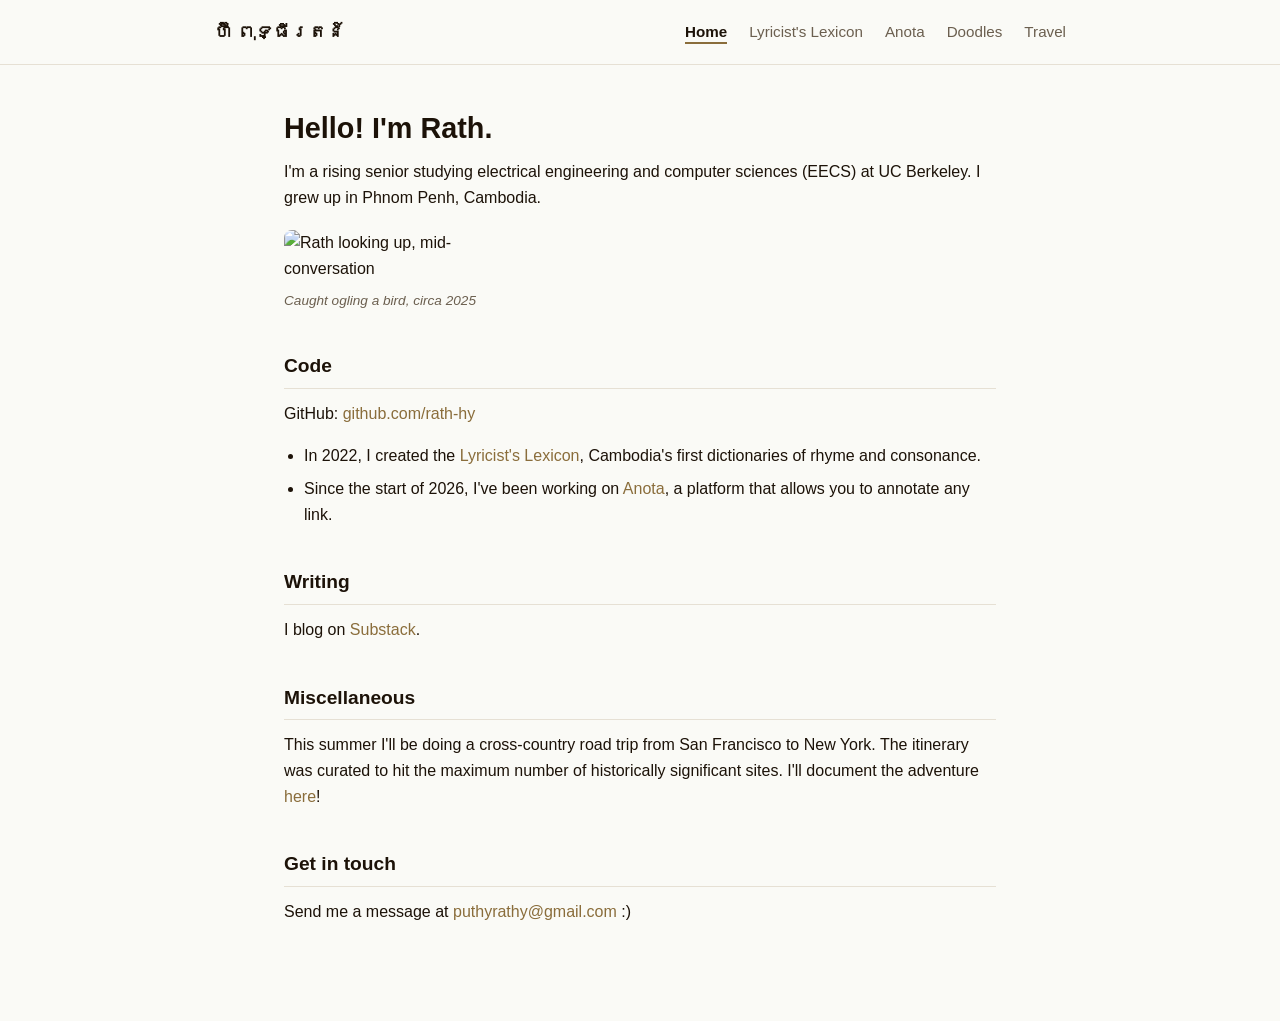
==== index.html @ afe5920c "Initial commit: static personal site for Rath (plain HTML/CSS/JS, no build step)" ====
<!DOCTYPE html>
<html lang="en">
<head>
<meta charset="UTF-8">
<meta name="viewport" content="width=device-width, initial-scale=1.0">
<title>Rath Hy</title>
<link rel="stylesheet" href="style.css">
</head>
<body>

<header class="site-header">
  <nav class="nav">
    <a href="index.html" class="nav-name">ហ៊ី ពុទ្ធីរតន៍</a>
    <button class="nav-toggle" aria-label="Toggle navigation" aria-expanded="false">☰</button>
    <ul class="nav-links">
      <li><a href="index.html" class="active">Home</a></li>
      <li><a href="lyricists-lexicon.html">Lyricist's Lexicon</a></li>
      <li><a href="anota.html">Anota</a></li>
      <li><a href="doodles.html">Doodles</a></li>
      <li><a href="travel.html">Travel</a></li>
    </ul>
  </nav>
</header>

<main>
  <h1>Hello! I'm Rath.</h1>
  <p>
    I'm a rising senior studying electrical engineering and computer sciences (EECS)
    at UC Berkeley. I grew up in Phnom Penh, Cambodia.
  </p>

  <img class="profile-photo" src="images/profile.jpg" alt="Rath looking up, mid-conversation">
  <p class="photo-caption">Caught ogling a bird, circa 2025</p>

  <h2>Code</h2>
  <p>GitHub: <a href="https://github.com/rath-hy" target="_blank" rel="noopener">github.com/rath-hy</a></p>
  <ul class="section-list">
    <li>In 2022, I created the <a href="lyricists-lexicon.html">Lyricist's Lexicon</a>, Cambodia's first dictionaries of rhyme and consonance.</li>
    <li>Since the start of 2026, I've been working on <a href="anota.html">Anota</a>, a platform that allows you to annotate any link.</li>
  </ul>

  <h2>Writing</h2>
  <p>I blog on <a href="https://substack.com/@rathhy" target="_blank" rel="noopener">Substack</a>.</p>

  <h2>Miscellaneous</h2>
  <p>
    This summer I'll be doing a cross-country road trip from San Francisco to New York.
    The itinerary was curated to hit the maximum number of historically significant sites.
    I'll document the adventure <a href="travel.html">here</a>!
  </p>

  <h2>Get in touch</h2>
  <p>Send me a message at <a href="mailto:puthyrathy@gmail.com">puthyrathy@gmail.com</a> :)</p>
</main>

<script>
  const toggle = document.querySelector('.nav-toggle');
  const links = document.querySelector('.nav-links');
  toggle.addEventListener('click', () => {
    const open = links.classList.toggle('open');
    toggle.setAttribute('aria-expanded', open);
  });
</script>

</body>
</html>
---- style.css ----
/* =========================================================
   Root / resets
   ========================================================= */
:root {
  --bg: #FAFAF6;
  --text: #1C1208;
  --text-muted: #6b5f4f;
  --accent: #8a6d3b;
  --border: #e6e0d4;
  --card-bg: #ffffff;
  --max-width: 760px;
}

* {
  box-sizing: border-box;
}

html, body {
  margin: 0;
  padding: 0;
}

body {
  background: var(--bg);
  color: var(--text);
  font-family: -apple-system, BlinkMacSystemFont, "Segoe UI", Helvetica, Arial, sans-serif;
  line-height: 1.6;
  -webkit-font-smoothing: antialiased;
}

a {
  color: var(--accent);
  text-decoration: none;
}

a:hover {
  text-decoration: underline;
}

img {
  max-width: 100%;
  display: block;
}

main {
  max-width: var(--max-width);
  margin: 0 auto;
  padding: 40px 24px 80px;
}

h1 {
  font-size: 1.8rem;
  margin: 0 0 8px;
}

h2 {
  font-size: 1.2rem;
  margin: 40px 0 12px;
  padding-bottom: 6px;
  border-bottom: 1px solid var(--border);
}

p {
  margin: 0 0 16px;
}

/* =========================================================
   Nav
   ========================================================= */
.site-header {
  border-bottom: 1px solid var(--border);
  background: var(--bg);
}

.nav {
  max-width: 900px;
  margin: 0 auto;
  padding: 18px 24px;
  display: flex;
  align-items: center;
  justify-content: space-between;
  gap: 16px;
  flex-wrap: wrap;
}

.nav-name {
  font-size: 1.1rem;
  font-weight: 600;
  color: var(--text);
  white-space: nowrap;
}

.nav-name:hover {
  text-decoration: none;
  color: var(--accent);
}

.nav-toggle {
  display: none;
  background: none;
  border: 1px solid var(--border);
  border-radius: 6px;
  font-size: 1rem;
  padding: 6px 10px;
  cursor: pointer;
  color: var(--text);
}

.nav-links {
  list-style: none;
  display: flex;
  gap: 22px;
  margin: 0;
  padding: 0;
  flex-wrap: wrap;
}

.nav-links a {
  color: var(--text-muted);
  font-size: 0.95rem;
}

.nav-links a:hover {
  color: var(--accent);
  text-decoration: none;
}

.nav-links a.active {
  color: var(--text);
  font-weight: 600;
  border-bottom: 2px solid var(--accent);
  padding-bottom: 2px;
}

@media (max-width: 640px) {
  .nav-toggle {
    display: block;
  }

  .nav-links {
    display: none;
    flex-direction: column;
    width: 100%;
    gap: 4px;
    padding-top: 14px;
  }

  .nav-links.open {
    display: flex;
  }

  .nav-links a {
    display: block;
    padding: 8px 0;
  }
}

/* =========================================================
   Home page
   ========================================================= */
.profile-photo {
  width: 220px;
  border-radius: 8px;
  margin: 20px 0 8px;
}

.photo-caption {
  font-size: 0.85rem;
  color: var(--text-muted);
  font-style: italic;
  margin-bottom: 32px;
}

.section-list {
  padding-left: 20px;
  margin: 0 0 16px;
}

.section-list li {
  margin-bottom: 8px;
}

/* =========================================================
   Lyricist's Lexicon / Anota — shared content pages
   ========================================================= */
.download-list {
  list-style: none;
  padding: 0;
  margin: 20px 0;
}

.download-list li {
  margin-bottom: 10px;
}

.download-list a {
  display: inline-block;
  padding: 10px 16px;
  border: 1px solid var(--border);
  border-radius: 6px;
  background: var(--card-bg);
  color: var(--text);
}

.download-list a:hover {
  border-color: var(--accent);
  text-decoration: none;
  color: var(--accent);
}

.embed-frame {
  width: 100%;
  border: 1px solid var(--border);
  border-radius: 8px;
  margin: 16px 0 24px;
}

/* =========================================================
   Travel page — postcard grid
   ========================================================= */
.travel-heading {
  font-family: 'EB Garamond', serif;
}

.card-grid {
  display: grid;
  grid-template-columns: repeat(auto-fill, minmax(260px, 1fr));
  gap: 14px;
  margin-top: 32px;
}

.card {
  aspect-ratio: 3 / 2;
  perspective: 1000px;
  cursor: pointer;
}

.card-inner {
  width: 100%;
  height: 100%;
  position: relative;
  transform-style: preserve-3d;
  transition: transform 0.55s cubic-bezier(0.4, 0, 0.2, 1);
}

.card.flipped .card-inner {
  transform: rotateY(180deg);
}

.face {
  position: absolute;
  inset: 0;
  overflow: hidden;
  border-radius: 6px;
  backface-visibility: hidden;
  -webkit-backface-visibility: hidden;
}

.face-front img {
  width: 100%;
  height: 100%;
  object-fit: cover;
  display: block;
  transition: transform 0.3s ease;
}

.card:not(.flipped):hover .face-front img {
  transform: scale(1.03);
}

.face-back {
  transform: rotateY(180deg);
  background: #FAFAF6;
  padding: 24px;
  display: flex;
  align-items: center;
  justify-content: center;
  border: 1px solid var(--border);
}

.face-back p {
  font-family: 'EB Garamond', serif;
  font-style: italic;
  font-size: 1rem;
  line-height: 1.7;
  color: #1C1208;
  text-align: center;
  margin: 0;
}
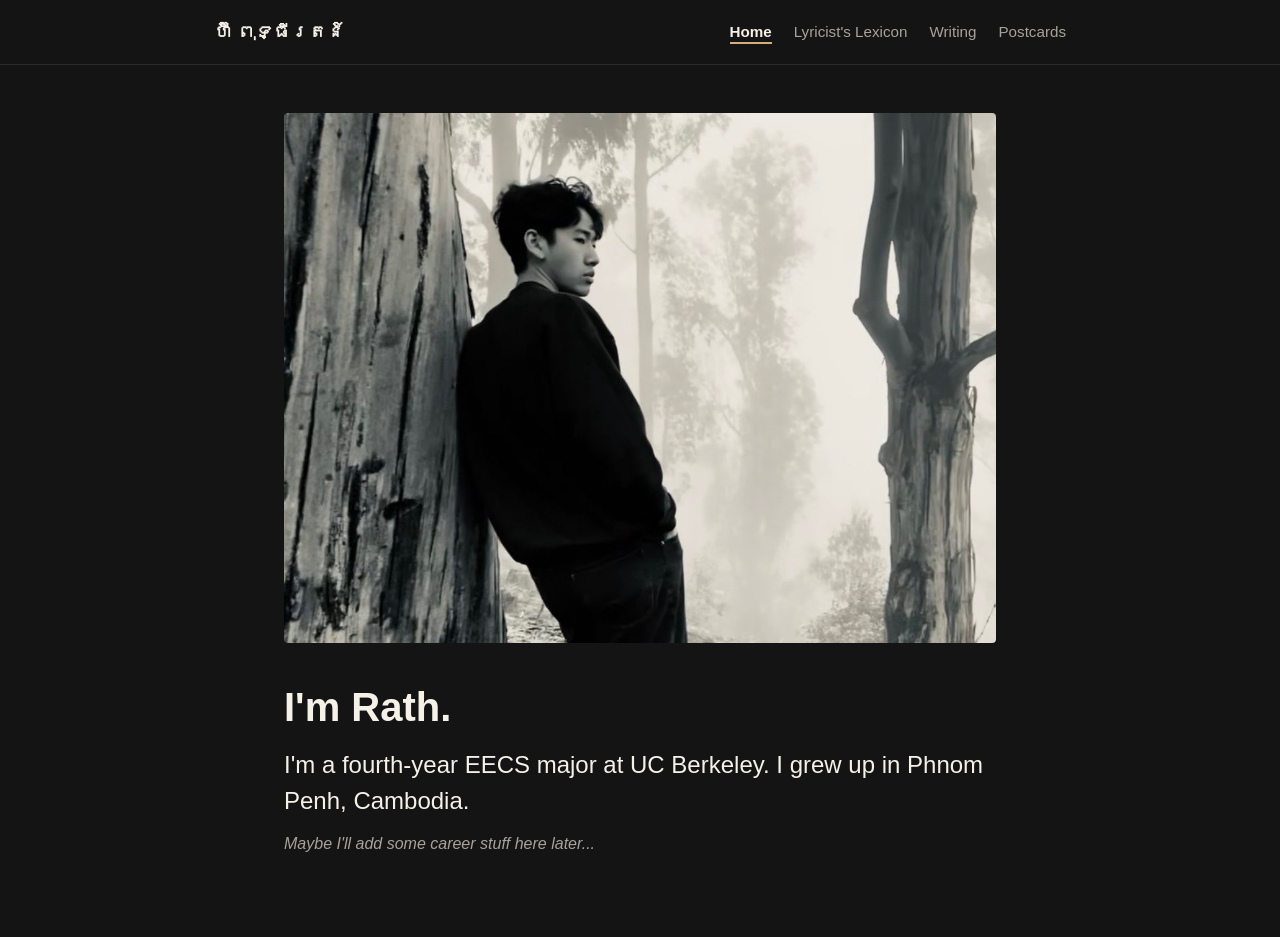
==== commit aeabe28d: "Add Postcards and Writing pages, dark theme, and typography updates Replaces Travel with Postcards (" ====
--- a/index.html
+++ b/index.html
@@ -15,42 +15,20 @@
     <ul class="nav-links">
       <li><a href="index.html" class="active">Home</a></li>
       <li><a href="lyricists-lexicon.html">Lyricist's Lexicon</a></li>
-      <li><a href="anota.html">Anota</a></li>
-      <li><a href="doodles.html">Doodles</a></li>
-      <li><a href="travel.html">Travel</a></li>
+      <li><a href="writing.html">Writing</a></li>
+      <li><a href="postcards.html">Postcards</a></li>
     </ul>
   </nav>
 </header>
 
 <main>
-  <h1>Hello! I'm Rath.</h1>
-  <p>
-    I'm a rising senior studying electrical engineering and computer sciences (EECS)
-    at UC Berkeley. I grew up in Phnom Penh, Cambodia.
-  </p>
+  <div class="home-hero">
+    <img src="images/profile.jpeg" alt="Rath standing against a tree in a foggy forest">
+  </div>
 
-  <img class="profile-photo" src="images/profile.jpg" alt="Rath looking up, mid-conversation">
-  <p class="photo-caption">Caught ogling a bird, circa 2025</p>
-
-  <h2>Code</h2>
-  <p>GitHub: <a href="https://github.com/rath-hy" target="_blank" rel="noopener">github.com/rath-hy</a></p>
-  <ul class="section-list">
-    <li>In 2022, I created the <a href="lyricists-lexicon.html">Lyricist's Lexicon</a>, Cambodia's first dictionaries of rhyme and consonance.</li>
-    <li>Since the start of 2026, I've been working on <a href="anota.html">Anota</a>, a platform that allows you to annotate any link.</li>
-  </ul>
-
-  <h2>Writing</h2>
-  <p>I blog on <a href="https://substack.com/@rathhy" target="_blank" rel="noopener">Substack</a>.</p>
-
-  <h2>Miscellaneous</h2>
-  <p>
-    This summer I'll be doing a cross-country road trip from San Francisco to New York.
-    The itinerary was curated to hit the maximum number of historically significant sites.
-    I'll document the adventure <a href="travel.html">here</a>!
-  </p>
-
-  <h2>Get in touch</h2>
-  <p>Send me a message at <a href="mailto:puthyrathy@gmail.com">puthyrathy@gmail.com</a> :)</p>
+  <h1 class="home-name">I'm Rath.</h1>
+  <p class="home-intro">I'm a fourth-year EECS major at UC Berkeley. I grew up in Phnom Penh, Cambodia.</p>
+  <p class="home-note">Maybe I'll add some career stuff here later...</p>
 </main>
 
 <script>
--- a/style.css
+++ b/style.css
@@ -2,12 +2,12 @@
    Root / resets
    ========================================================= */
 :root {
-  --bg: #FAFAF6;
-  --text: #1C1208;
-  --text-muted: #6b5f4f;
-  --accent: #8a6d3b;
-  --border: #e6e0d4;
-  --card-bg: #ffffff;
+  --bg: #141414;
+  --text: #F5F0E8;
+  --text-muted: #a8a39a;
+  --accent: #D4AF7A;
+  --border: #2a2a2a;
+  --card-bg: #1c1c1c;
   --max-width: 760px;
 }
 
@@ -23,7 +23,8 @@
 body {
   background: var(--bg);
   color: var(--text);
-  font-family: -apple-system, BlinkMacSystemFont, "Segoe UI", Helvetica, Arial, sans-serif;
+  font-family: "Helvetica Neue", Helvetica, Arial, sans-serif;
+  font-weight: 300;
   line-height: 1.6;
   -webkit-font-smoothing: antialiased;
 }
@@ -158,26 +159,37 @@
 /* =========================================================
    Home page
    ========================================================= */
-.profile-photo {
-  width: 220px;
-  border-radius: 8px;
-  margin: 20px 0 8px;
-}
-
-.photo-caption {
-  font-size: 0.85rem;
+.home-hero {
+  margin: 8px 0 40px;
+}
+
+.home-hero img {
+  width: 100%;
+  height: auto;
+  display: block;
+  border-radius: 4px;
+}
+
+.home-name {
+  font-size: 2.5rem;
+  font-weight: 700;
+  line-height: 1.2;
+  margin: 0 0 16px;
+}
+
+.home-intro {
+  font-size: 1.5rem;
+  line-height: 1.5;
+  font-weight: 400;
+  margin: 0 0 12px;
+}
+
+.home-note {
+  font-size: 1rem;
+  font-weight: 300;
+  font-style: italic;
   color: var(--text-muted);
-  font-style: italic;
-  margin-bottom: 32px;
-}
-
-.section-list {
-  padding-left: 20px;
-  margin: 0 0 16px;
-}
-
-.section-list li {
-  margin-bottom: 8px;
+  margin: 0;
 }
 
 /* =========================================================
@@ -215,11 +227,84 @@
   margin: 16px 0 24px;
 }
 
-/* =========================================================
-   Travel page — postcard grid
+.post-list {
+  list-style: none;
+  padding: 0;
+  margin: 20px 0;
+}
+
+.post-list li {
+  padding: 16px 0;
+  border-bottom: 1px solid var(--border);
+}
+
+.post-list li:last-child {
+  border-bottom: none;
+}
+
+.post-list a {
+  font-weight: 600;
+  font-size: 1.05rem;
+  color: var(--text);
+}
+
+.post-list a:hover {
+  color: var(--accent);
+}
+
+.post-list p {
+  margin: 4px 0 0;
+  color: var(--text-muted);
+  font-size: 0.9rem;
+}
+
+/* =========================================================
+   Postcards page — postcard grid
    ========================================================= */
 .travel-heading {
   font-family: 'EB Garamond', serif;
+  font-size: 4.5rem;
+  text-align: center;
+  margin: 0 0 14px;
+}
+
+.page-description {
+  font-family: 'EB Garamond', serif;
+  font-style: normal;
+  font-size: 1.4rem;
+  line-height: 1.5;
+  text-align: center;
+  color: var(--text-muted);
+  max-width: 60ch;
+  margin: 0 auto;
+}
+
+.travel-section {
+  margin-top: 56px;
+}
+
+.travel-section:first-of-type {
+  margin-top: 48px;
+}
+
+.section-title {
+  font-family: 'EB Garamond', serif;
+  font-size: 3rem;
+  text-align: center;
+  margin: 0 0 14px;
+  border-bottom: none;
+  padding-bottom: 0;
+}
+
+.section-description {
+  font-family: 'EB Garamond', serif;
+  font-style: italic;
+  font-size: 1.4rem;
+  line-height: 1.5;
+  text-align: center;
+  color: var(--text-muted);
+  max-width: 60ch;
+  margin: 0 auto;
 }
 
 .card-grid {
@@ -231,59 +316,154 @@
 
 .card {
   aspect-ratio: 3 / 2;
-  perspective: 1000px;
   cursor: pointer;
 }
 
-.card-inner {
+.card-media {
   width: 100%;
   height: 100%;
-  position: relative;
-  transform-style: preserve-3d;
-  transition: transform 0.55s cubic-bezier(0.4, 0, 0.2, 1);
-}
-
-.card.flipped .card-inner {
-  transform: rotateY(180deg);
-}
-
-.face {
-  position: absolute;
-  inset: 0;
   overflow: hidden;
   border-radius: 6px;
-  backface-visibility: hidden;
-  -webkit-backface-visibility: hidden;
-}
-
-.face-front img {
+}
+
+.card-media img,
+.card-media video {
   width: 100%;
   height: 100%;
   object-fit: cover;
   display: block;
   transition: transform 0.3s ease;
-}
-
-.card:not(.flipped):hover .face-front img {
+  pointer-events: none; /* clicks always open the lightbox, never interact with the video directly */
+}
+
+.card:hover .card-media img,
+.card:hover .card-media video {
   transform: scale(1.03);
 }
 
-.face-back {
-  transform: rotateY(180deg);
-  background: #FAFAF6;
-  padding: 24px;
-  display: flex;
+/* Full-width "original size" postcards — no cropping.
+   Mark a card with `full: true` to give it its own row at its
+   natural aspect ratio, capped so a tall photo can't blow out the page. */
+.card.full {
+  grid-column: 1 / -1;
+  aspect-ratio: auto;
+}
+
+.card.full .card-media {
+  display: flex;
+  justify-content: center;
+  background: var(--bg);
+}
+
+.card.full .card-media img,
+.card.full .card-media video {
+  width: auto;
+  height: auto;
+  max-width: 100%;
+  max-height: 80vh;
+  object-fit: contain;
+}
+
+.card.full:hover .card-media img,
+.card.full:hover .card-media video {
+  transform: none;
+}
+
+/* A normal card left alone on its row (because a neighboring .full
+   card pushed everything else down) spans the row and centers itself
+   at its usual width, instead of sitting pinned to the left edge. */
+.card.lone {
+  grid-column: 1 / -1;
+  justify-self: center;
+}
+
+/* =========================================================
+   Travel page — postcard lightbox
+   ========================================================= */
+.lightbox {
+  display: none;
+  position: fixed;
+  inset: 0;
+  background: rgba(0, 0, 0, 0.92);
   align-items: center;
   justify-content: center;
-  border: 1px solid var(--border);
-}
-
-.face-back p {
+  padding: 32px;
+  z-index: 100;
+  cursor: pointer;
+}
+
+.lightbox.open {
+  display: flex;
+}
+
+.lightbox-close {
+  position: absolute;
+  top: 20px;
+  right: 24px;
+  background: none;
+  border: none;
+  color: var(--text);
+  font-size: 2.2rem;
+  line-height: 1;
+  cursor: pointer;
+  padding: 8px;
+}
+
+.lightbox-card {
+  perspective: 1600px;
+  cursor: pointer;
+}
+
+.lightbox-inner {
+  position: relative;
+  transform-style: preserve-3d;
+  transition: transform 0.55s cubic-bezier(0.4, 0, 0.2, 1);
+}
+
+.lightbox.flipped .lightbox-inner {
+  transform: rotateY(180deg);
+}
+
+.lightbox-face {
+  backface-visibility: hidden;
+  -webkit-backface-visibility: hidden;
+  border-radius: 8px;
+  box-shadow: 0 20px 60px rgba(0, 0, 0, 0.5);
+}
+
+.lightbox-face-front {
+  display: flex;
+  overflow: hidden;
+}
+
+.lightbox-face-front img,
+.lightbox-face-front video {
+  display: block;
+  width: auto;
+  height: auto;
+  max-width: min(92vw, 900px);
+  max-height: 85vh;
+  object-fit: contain;
+  pointer-events: none;
+}
+
+.lightbox-face-back {
+  position: absolute;
+  inset: 0;
+  transform: rotateY(180deg);
+  background: var(--card-bg);
+  padding: 40px;
+  display: flex;
+  align-items: center;
+  justify-content: center;
+  overflow: auto;
+}
+
+.lightbox-face-back p {
   font-family: 'EB Garamond', serif;
-  font-style: italic;
-  font-size: 1rem;
+  font-size: 1.3rem;
   line-height: 1.7;
-  color: #1C1208;
+  color: var(--text);
   text-align: center;
   margin: 0;
 }
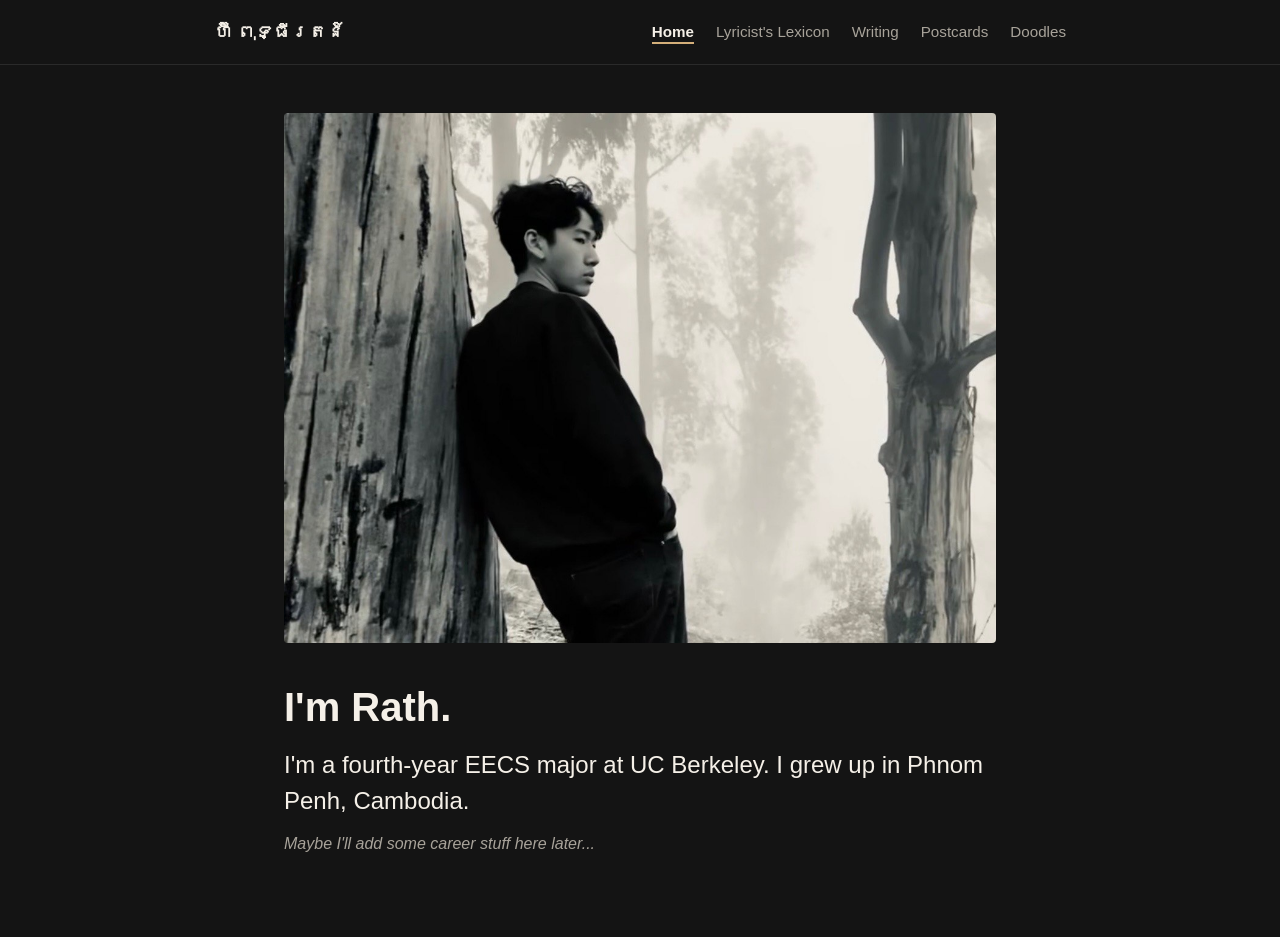
==== commit a96ec3ef: "Add full-screen Doodles section with floating site menu Co-Authored-By: Claude Opus 5.5 <noreply@ant" ====
--- a/index.html
+++ b/index.html
@@ -17,6 +17,7 @@
       <li><a href="lyricists-lexicon.html">Lyricist's Lexicon</a></li>
       <li><a href="writing.html">Writing</a></li>
       <li><a href="postcards.html">Postcards</a></li>
+      <li><a href="doodles/index.html">Doodles</a></li>
     </ul>
   </nav>
 </header>
